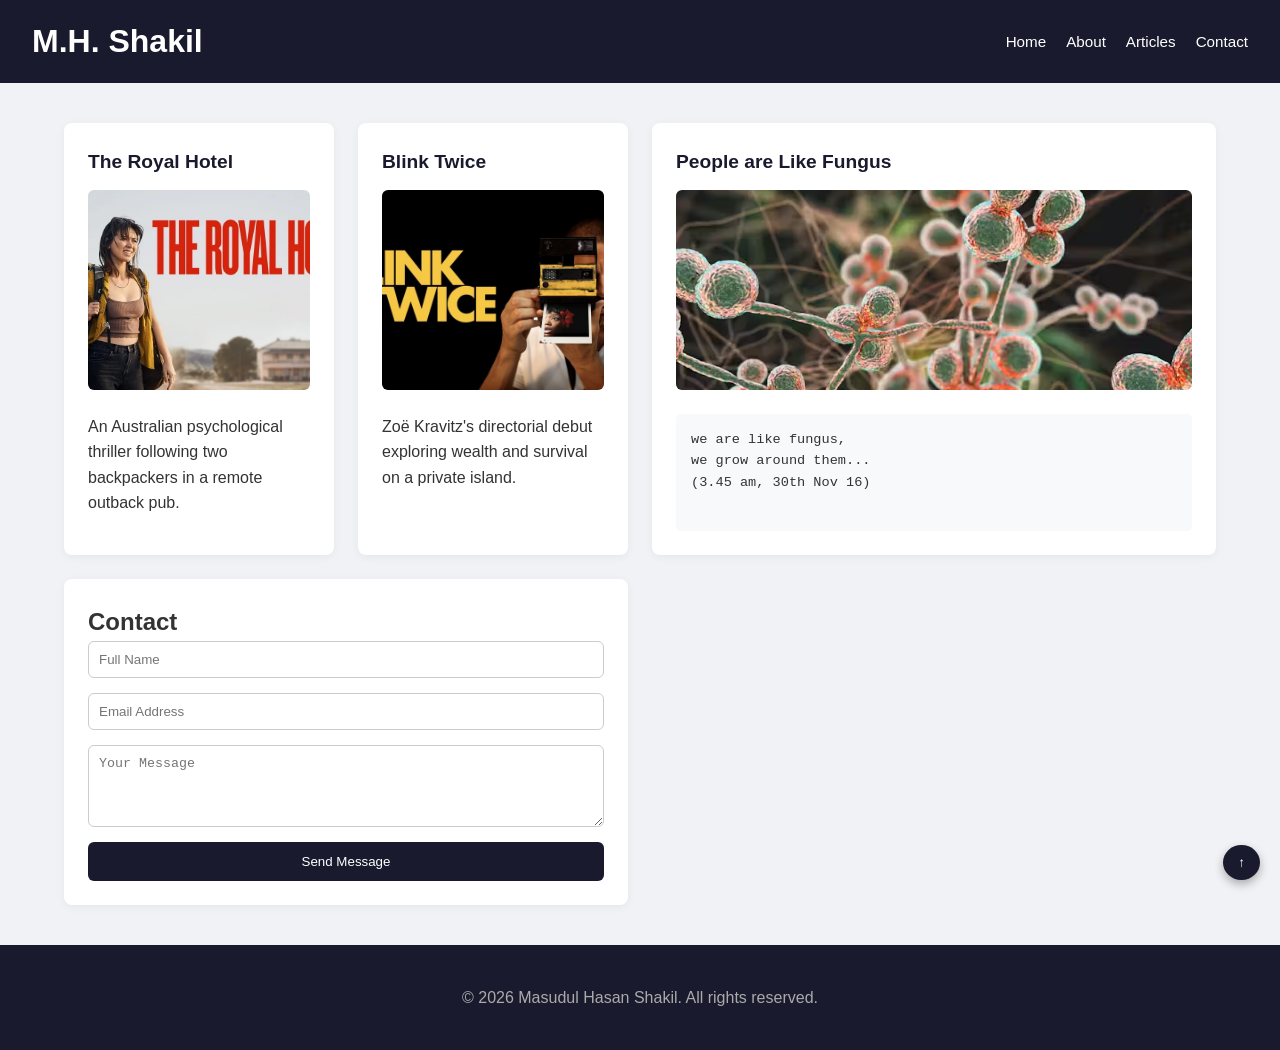
==== index_week03.html @ ae66dd4f "Week 03 Tutorial Update" ====
<!DOCTYPE html>
<html lang="en">
<head>
  <meta charset="UTF-8" />
  <meta name="viewport" content="width=device-width, initial-scale=1.0" />
  <meta name="description" content="A simple web page demonstrating HTML5 semantic structure and layout." />
  <title>Masudul Hasan Shakil</title>
  <link rel="stylesheet" href="style_week03.css" />
</head>
<body>

  <header>
    <h1>M.H. Shakil</h1>
    <nav aria-label="Main navigation">
      <input type="checkbox" id="menu-toggle">
      <label for="menu-toggle" class="hamburger">
        <span></span>
        <span></span>
        <span></span>
      </label>
      <ul class="nav-menu">
        <li><a href="#">Home</a></li>
        <li><a href="#">About</a></li>
        <li><a href="#">Articles</a></li>
        <li><a href="#contact">Contact</a></li>
      </ul>
    </nav>
  </header>

  <main>
    <article aria-labelledby="article-royal-hotel">
      <h2 id="article-royal-hotel">The Royal Hotel</h2>
      <a href="https://www.imdb.com/title/tt18363072/" target="_blank">
        <img src="theroyalhotel.webp" alt="The Royal Hotel poster" />
      </a>
      <p>An Australian psychological thriller following two backpackers in a remote outback pub.</p>
    </article>

    <article aria-labelledby="article-blink-twice">
      <h2 id="article-blink-twice">Blink Twice</h2>
      <a href="https://www.imdb.com/title/tt14858658/" target="_blank">
        <img src="blink-twice.jpg" alt="Blink Twice poster" />
      </a>
      <p>Zoë Kravitz's directorial debut exploring wealth and survival on a private island.</p>
    </article>

    <article id="article-poem" aria-labelledby="poem-heading">
      <h2 id="poem-heading">People are Like Fungus</h2>
      <img src="fungus.avif" alt="Poem illustration" />
      <pre>
we are like fungus,
we grow around them...
(3.45 am, 30th Nov 16)
      </pre>
    </article>

    <section id="contact" role="region" aria-labelledby="contact-heading">
      <h2 id="contact-heading">Contact</h2>
      <form action="#" method="POST" novalidate>
        <input type="text" placeholder="Full Name" required />
        <input type="email" placeholder="Email Address" required />
        <textarea rows="4" placeholder="Your Message"></textarea>
        <button type="submit">Send Message</button>
      </form>
    </section>
  </main>

  <button
    onclick="window.scrollTo({top: 0, behavior: 'smooth'})"
    style="position: fixed; bottom: 20px; right: 20px; background: #1a1a2e; color: white; border: none; padding: 10px 15px; border-radius: 50%; cursor: pointer; box-shadow: 0 4px 10px rgba(0,0,0,0.3);">
    ↑
  </button>

  <footer>
    <p>&copy; 2026 Masudul Hasan Shakil. All rights reserved.</p>
  </footer>

</body>
</html>
---- style_week03.css ----
/* --- Base Styles & Reset --- */
    * { margin: 0; padding: 0; box-sizing: border-box; }
    body { font-family: Bahnschrift, sans-serif; color: #333; line-height: 1.6; background-color: #f0f2f5; }

    /* --- Navigation (Flexbox) --- */
    header { 
      background: #1a1a2e; 
      color: white; 
      padding: 1rem 2rem; 
      display: flex; 
      justify-content: space-between; 
      align-items: center; 
      position: sticky;
      top: 0;
      z-index: 1000;
    }

    .nav-menu { display: flex; list-style: none; gap: 20px; }
    .nav-menu a { color: white; text-decoration: none; font-size: 0.95rem; transition: 0.3s; }
    .nav-menu a:hover { color: #8e94f2; }

    /* Hamburger Menu Logic */
    .hamburger { display: none; cursor: pointer; flex-direction: column; gap: 5px; }
    .hamburger span { width: 25px; height: 3px; background: white; border-radius: 2px; }
    #menu-toggle { display: none; }

    /* --- Responsive Grid Layout --- */
    main { 
      max-width: 1200px; 
      margin: 40px auto; 
      padding: 0 24px;
      display: grid;
      grid-template-columns: 1fr; /* Mobile Default: 1 Column */
      gap: 24px;
    }

    /* Target specific sections for the 4-column flow */
    article, #contact { 
      background: white; 
      border-radius: 8px; 
      padding: 24px; 
      box-shadow: 0 2px 10px rgba(0,0,0,0.05);
      margin: 0; /* Override previous margins for grid */
    }

    /* Poem article takes up more space horizontally if needed */
    #article-poem { grid-column: span 1; }

    /* --- Elements --- */
    article h2 { margin-bottom: 12px; color: #1a1a2e; font-size: 1.2rem; }
    article img { width: 100%; height: 200px; object-fit: cover; border-radius: 6px; margin-bottom: 16px; }
    pre { background: #f8f9fa; padding: 15px; border-radius: 5px; font-size: 0.85rem; overflow-x: auto; }

    /* Form Styles */
    form { display: flex; flex-direction: column; gap: 15px; }
    input, textarea { width: 100%; padding: 10px; border: 1px solid #ccc; border-radius: 6px; }
    button[type="submit"] { background: #1a1a2e; color: white; border: none; padding: 12px; border-radius: 6px; cursor: pointer; }

    footer { background: #1a1a2e; color: #aaa; text-align: center; padding: 40px 20px; margin-top: 40px; }

    /* --- Media Queries --- */

    /* Desktop View: 4 Columns */
    @media (min-width: 1024px) {
      main {
        grid-template-columns: repeat(4, 1fr); /* 4 Equal Columns */
      }
      /* Optional: Make the contact form or poem span wider for better UI */
      #contact { grid-column: span 2; }
      #article-poem { grid-column: span 2; }
    }

    /* Mobile Navigation */
    @media (max-width: 768px) {
      .hamburger { display: flex; }
      .nav-menu {
        display: none;
        flex-direction: column;
        position: absolute;
        top: 100%;
        left: 0;
        width: 100%;
        background: #1a1a2e;
        padding: 20px;
        text-align: center;
      }
      #menu-toggle:checked ~ .nav-menu { display: flex; }
    }
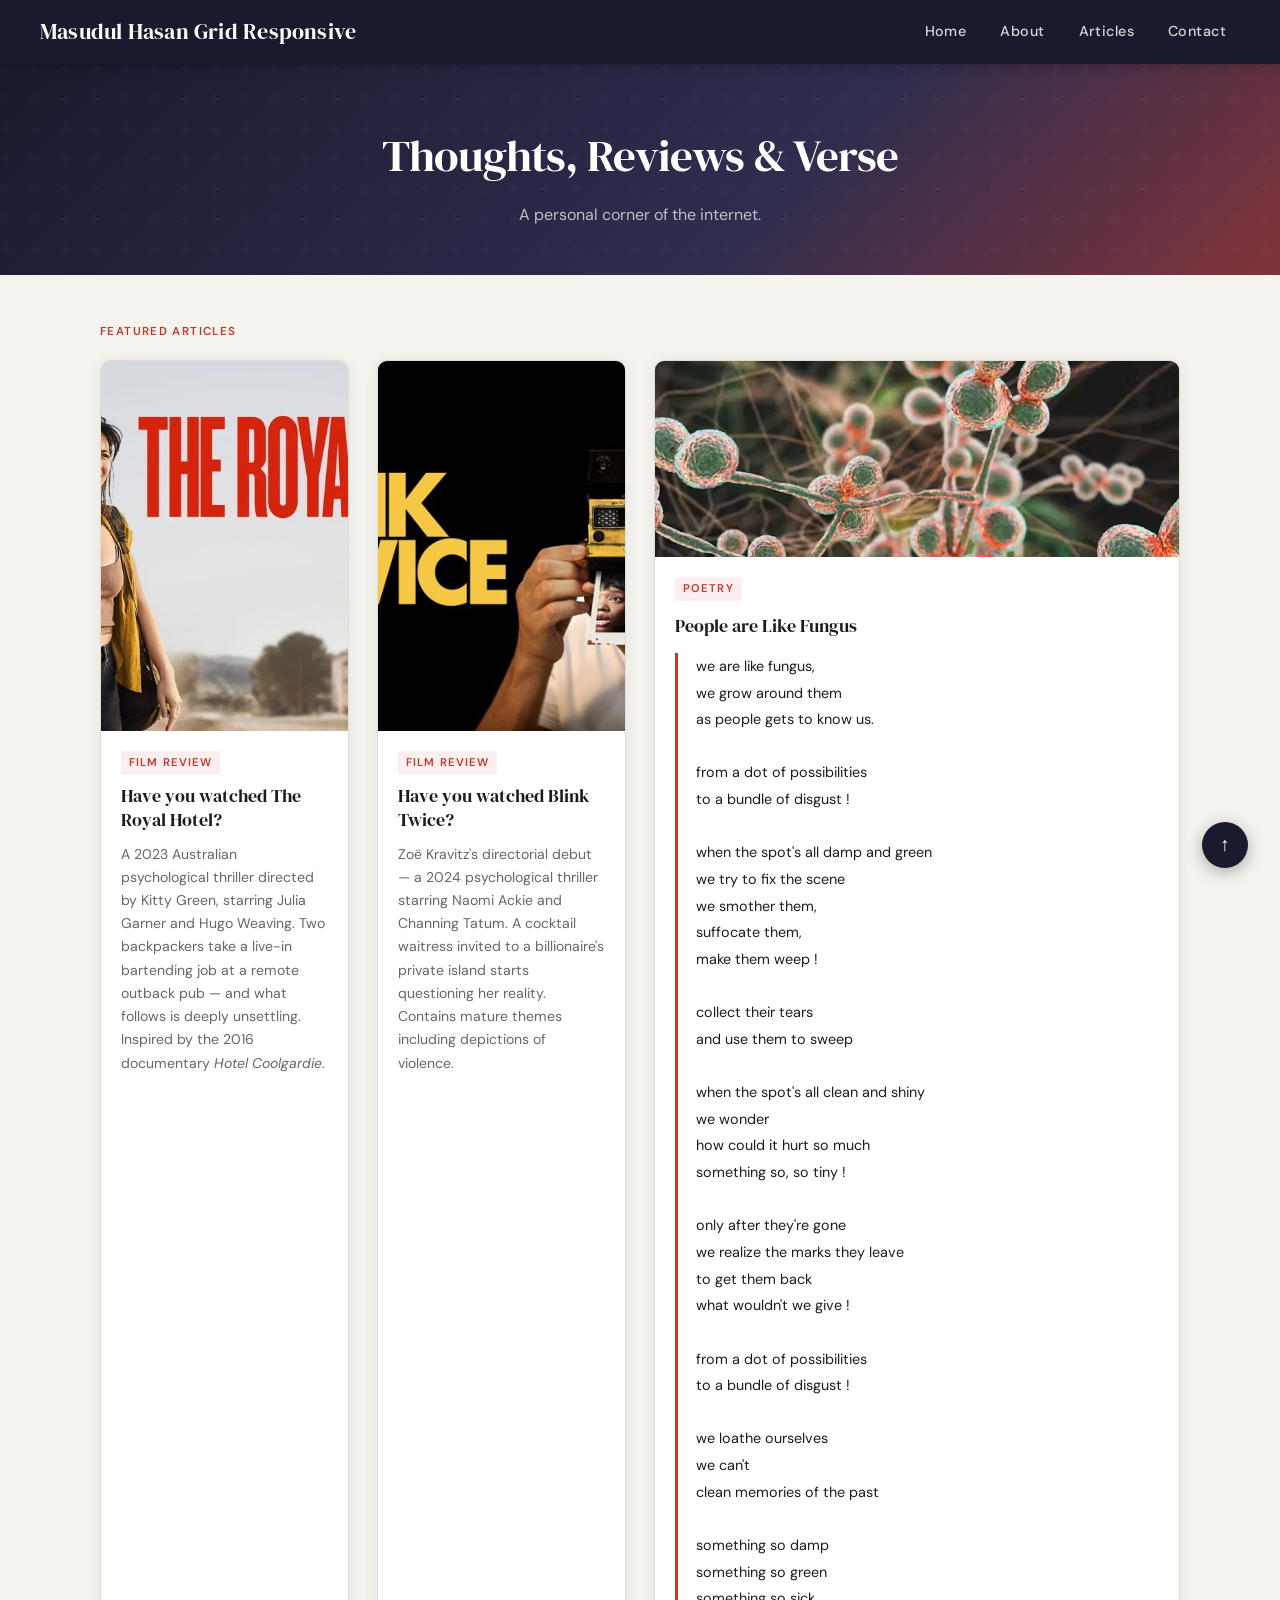
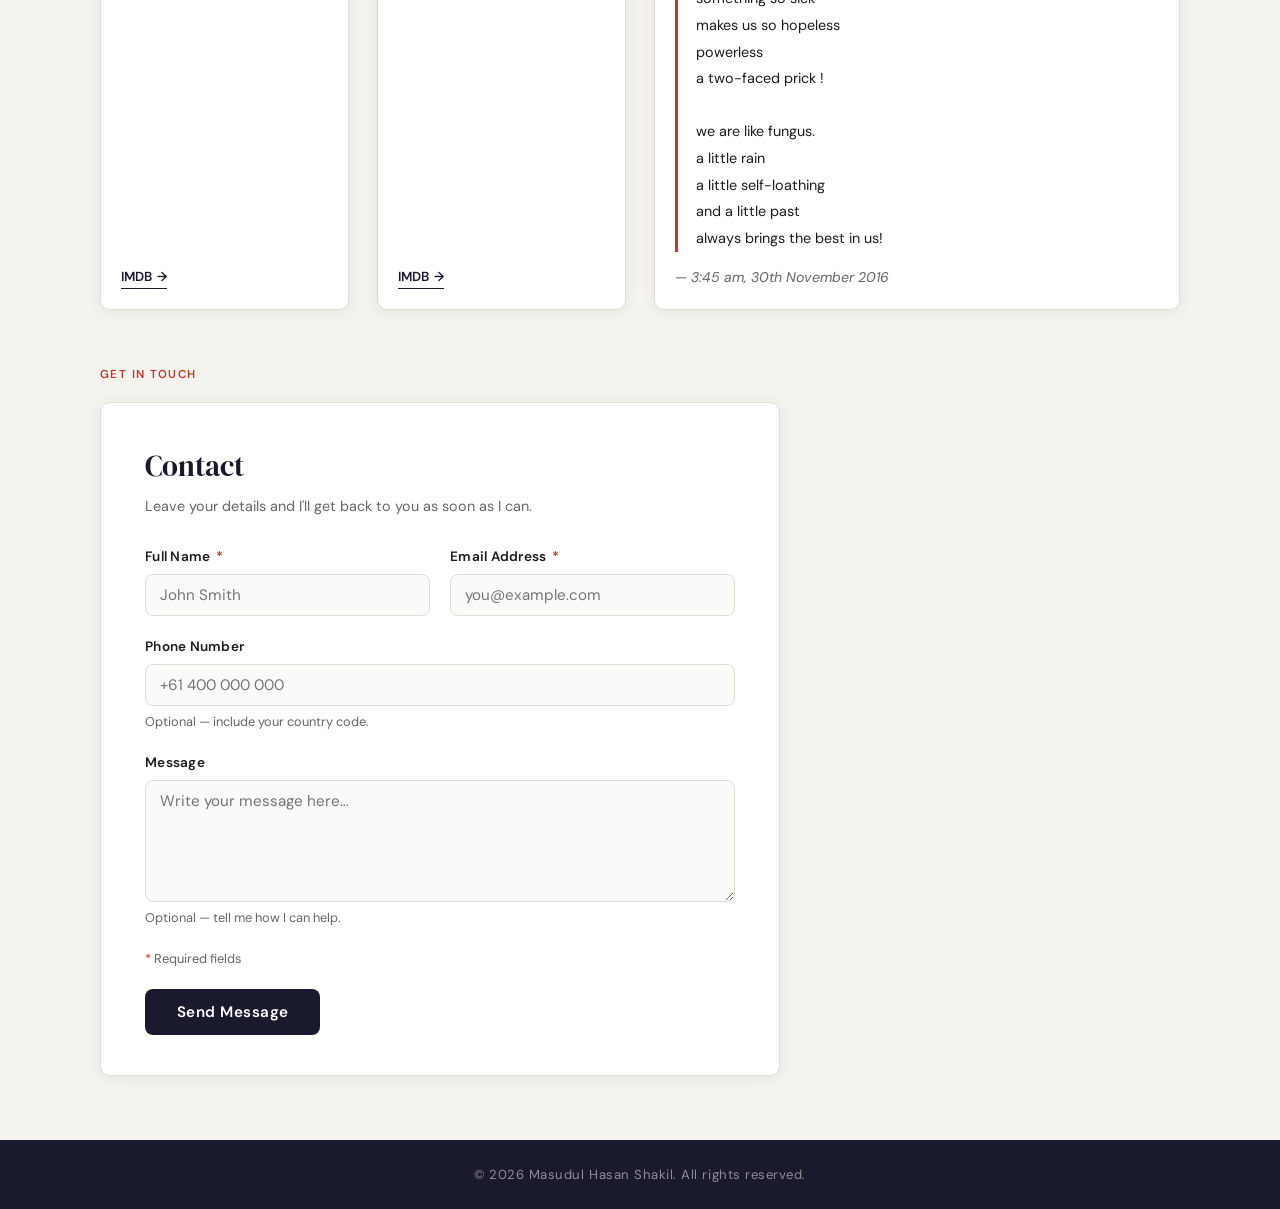
==== commit 2dc93f28: "Tutorial 04 Update" ====
--- a/index_week03.html
+++ b/index_week03.html
@@ -5,75 +5,253 @@
   <meta name="viewport" content="width=device-width, initial-scale=1.0" />
   <meta name="description" content="A simple web page demonstrating HTML5 semantic structure and layout." />
   <title>Masudul Hasan Shakil</title>
-  <link rel="stylesheet" href="style_week03.css" />
+  <link rel="preconnect" href="https://fonts.googleapis.com">
+  <link href="https://fonts.googleapis.com/css2?family=DM+Serif+Display:ital@0;1&family=DM+Sans:wght@300;400;500;600&display=swap" rel="stylesheet">
+  <link rel="stylesheet" href="style.css" />
+
 </head>
 <body>
 
+  <!-- ─── HEADER ─── -->
   <header>
-    <h1>M.H. Shakil</h1>
-    <nav aria-label="Main navigation">
-      <input type="checkbox" id="menu-toggle">
-      <label for="menu-toggle" class="hamburger">
-        <span></span>
-        <span></span>
-        <span></span>
-      </label>
-      <ul class="nav-menu">
-        <li><a href="#">Home</a></li>
-        <li><a href="#">About</a></li>
-        <li><a href="#">Articles</a></li>
-        <li><a href="#contact">Contact</a></li>
-      </ul>
+    <span class="site-title">Masudul Hasan Grid Responsive</span>
+
+    <!-- Desktop horizontal menu (semantic nav) -->
+    <nav class="desktop-nav" aria-label="Main navigation">
+      <a href="#">Home</a>
+      <a href="#">About</a>
+      <a href="#">Articles</a>
+      <a href="#contact">Contact</a>
     </nav>
+
+    <!-- Mobile hamburger toggle -->
+    <button
+      class="hamburger"
+      id="hamburger-btn"
+      aria-label="Toggle navigation menu"
+      aria-expanded="false"
+      aria-controls="nav-drawer"
+    >
+      <span></span>
+      <span></span>
+      <span></span>
+    </button>
   </header>
 
+  <!-- Mobile nav drawer -->
+  <nav class="nav-drawer" id="nav-drawer" aria-label="Mobile navigation">
+    <a href="#">Home</a>
+    <a href="#">About</a>
+    <a href="#">Articles</a>
+    <a href="#contact">Contact</a>
+  </nav>
+
+  <!-- ─── HERO ─── -->
+  <section class="hero-strip" aria-label="Site introduction">
+    <h2>Thoughts, Reviews &amp; Verse</h2>
+    <p>A personal corner of the internet.</p>
+  </section>
+
+  <!-- ─── MAIN ─── -->
   <main>
-    <article aria-labelledby="article-royal-hotel">
-      <h2 id="article-royal-hotel">The Royal Hotel</h2>
-      <a href="https://www.imdb.com/title/tt18363072/" target="_blank">
-        <img src="theroyalhotel.webp" alt="The Royal Hotel poster" />
-      </a>
-      <p>An Australian psychological thriller following two backpackers in a remote outback pub.</p>
-    </article>
-
-    <article aria-labelledby="article-blink-twice">
-      <h2 id="article-blink-twice">Blink Twice</h2>
-      <a href="https://www.imdb.com/title/tt14858658/" target="_blank">
-        <img src="blink-twice.jpg" alt="Blink Twice poster" />
-      </a>
-      <p>Zoë Kravitz's directorial debut exploring wealth and survival on a private island.</p>
-    </article>
-
-    <article id="article-poem" aria-labelledby="poem-heading">
-      <h2 id="poem-heading">People are Like Fungus</h2>
-      <img src="fungus.avif" alt="Poem illustration" />
-      <pre>
-we are like fungus,
-we grow around them...
-(3.45 am, 30th Nov 16)
-      </pre>
-    </article>
-
-    <section id="contact" role="region" aria-labelledby="contact-heading">
-      <h2 id="contact-heading">Contact</h2>
-      <form action="#" method="POST" novalidate>
-        <input type="text" placeholder="Full Name" required />
-        <input type="email" placeholder="Email Address" required />
-        <textarea rows="4" placeholder="Your Message"></textarea>
-        <button type="submit">Send Message</button>
-      </form>
+
+    <p class="section-label">Featured Articles</p>
+
+    <!-- Responsive grid: 4-col desktop → 2-col tablet → 1-col mobile -->
+    <div class="grid" role="list">
+
+      <!-- Card 1: The Royal Hotel -->
+      <article class="card" aria-labelledby="article-royal-hotel" role="listitem">
+        <a href="https://www.imdb.com/title/tt18363072/" target="_blank" rel="noopener" aria-label="View The Royal Hotel on IMDB (opens in new tab)">
+          <img
+            class="card-img"
+            src="theroyalhotel.webp"
+            alt="The Royal Hotel 2023 movie poster featuring Julia Garner and Jessica Henwick"
+            loading="lazy"
+          />
+        </a>
+        <div class="card-body">
+          <span class="card-tag">Film Review</span>
+          <h2 id="article-royal-hotel">Have you watched The Royal Hotel?</h2>
+          <p>
+            A 2023 Australian psychological thriller directed by Kitty Green, starring Julia Garner and Hugo Weaving. Two backpackers take a live-in bartending job at a remote outback pub — and what follows is deeply unsettling. Inspired by the 2016 documentary <em>Hotel Coolgardie</em>.
+          </p>
+          <a href="https://www.imdb.com/title/tt18363072/" target="_blank" rel="noopener" class="card-link">IMDB</a>
+        </div>
+      </article>
+
+      <!-- Card 2: Blink Twice -->
+      <article class="card" aria-labelledby="article-blink-twice" role="listitem">
+        <a href="https://www.imdb.com/title/tt14858658/" target="_blank" rel="noopener" aria-label="View Blink Twice on IMDB (opens in new tab)">
+          <img
+            class="card-img"
+            src="blink-twice.jpg"
+            alt="Blink Twice 2024 movie poster featuring Naomi Ackie and Channing Tatum"
+            loading="lazy"
+          />
+        </a>
+        <div class="card-body">
+          <span class="card-tag">Film Review</span>
+          <h2 id="article-blink-twice">Have you watched Blink Twice?</h2>
+          <p>
+            Zoë Kravitz's directorial debut — a 2024 psychological thriller starring Naomi Ackie and Channing Tatum. A cocktail waitress invited to a billionaire's private island starts questioning her reality. Contains mature themes including depictions of violence.
+          </p>
+          <a href="https://www.imdb.com/title/tt14858658/" target="_blank" rel="noopener" class="card-link">IMDB</a>
+        </div>
+      </article>
+
+      <!-- Card 3+4: Poem (2-col span) -->
+      <article class="card card-poem" aria-labelledby="article-poem" role="listitem">
+        <img
+          class="card-img"
+          src="fungus.avif"
+          alt="Illustration for the poem People are Like Fungus"
+          loading="lazy"
+        />
+        <div class="card-body">
+          <span class="card-tag">Poetry</span>
+          <h2 id="article-poem">People are Like Fungus</h2>
+          <pre aria-label="Poem: People are Like Fungus, written at 3:45am 30th November 2016">we are like fungus,
+we grow around them
+as people gets to know us.
+
+from a dot of possibilities
+to a bundle of disgust !
+
+when the spot's all damp and green
+we try to fix the scene
+we smother them,
+suffocate them,
+make them weep !
+
+collect their tears
+and use them to sweep
+
+when the spot's all clean and shiny
+we wonder
+how could it hurt so much
+something so, so tiny !
+
+only after they're gone
+we realize the marks they leave
+to get them back
+what wouldn't we give !
+
+from a dot of possibilities
+to a bundle of disgust !
+
+we loathe ourselves
+we can't
+clean memories of the past
+
+something so damp
+something so green
+something so sick
+makes us so hopeless
+powerless
+a two-faced prick !
+
+we are like fungus.
+a little rain
+a little self-loathing
+and a little past
+always brings the best in us!</pre>
+          <p class="poem-meta">— 3:45 am, 30th November 2016</p>
+        </div>
+      </article>
+
+    </div><!-- /.grid -->
+
+    <!-- ─── CONTACT ─── -->
+    <section id="contact" aria-labelledby="contact-heading">
+      <p class="section-label">Get in Touch</p>
+      <div class="contact-section">
+        <h2 id="contact-heading">Contact</h2>
+        <p class="sub">Leave your details and I'll get back to you as soon as I can.</p>
+
+        <form action="#" method="POST" novalidate aria-label="Contact form" class="form-grid">
+
+          <div class="form-row">
+            <div class="form-group">
+              <label for="name">Full Name <span class="req" aria-hidden="true">*</span></label>
+              <input type="text" id="name" name="name" required autocomplete="name"
+                placeholder="John Smith" aria-describedby="name-error" />
+              <span id="name-error" class="field-msg" role="alert" aria-live="polite">Please enter your full name.</span>
+            </div>
+            <div class="form-group">
+              <label for="email">Email Address <span class="req" aria-hidden="true">*</span></label>
+              <input type="email" id="email" name="email" required autocomplete="email"
+                placeholder="you@example.com" aria-describedby="email-error" />
+              <span id="email-error" class="field-msg" role="alert" aria-live="polite">Please enter a valid email address.</span>
+            </div>
+          </div>
+
+          <div class="form-group">
+            <label for="phone">Phone Number</label>
+            <input type="tel" id="phone" name="phone" autocomplete="tel"
+              placeholder="+61 400 000 000" aria-describedby="phone-hint" />
+            <span id="phone-hint" class="field-hint">Optional — include your country code.</span>
+          </div>
+
+          <div class="form-group">
+            <label for="message">Message</label>
+            <textarea id="message" name="message" rows="5"
+              placeholder="Write your message here…" aria-describedby="message-hint"></textarea>
+            <span id="message-hint" class="field-hint">Optional — tell me how I can help.</span>
+          </div>
+
+          <p class="form-note"><span aria-hidden="true" style="color:var(--accent);">*</span> Required fields</p>
+
+          <button type="submit" class="btn-submit" aria-label="Submit contact form">Send Message</button>
+
+        </form>
+      </div>
     </section>
+
   </main>
 
-  <button
-    onclick="window.scrollTo({top: 0, behavior: 'smooth'})"
-    style="position: fixed; bottom: 20px; right: 20px; background: #1a1a2e; color: white; border: none; padding: 10px 15px; border-radius: 50%; cursor: pointer; box-shadow: 0 4px 10px rgba(0,0,0,0.3);">
-    ↑
-  </button>
-
+  <!-- ─── FOOTER ─── -->
   <footer>
     <p>&copy; 2026 Masudul Hasan Shakil. All rights reserved.</p>
   </footer>
 
+  <!-- Back to top -->
+  <button
+    class="back-top"
+    onclick="window.scrollTo({top:0,behavior:'smooth'})"
+    aria-label="Back to top of page"
+    title="Back to top"
+  >↑</button>
+
+  <!-- ─── Hamburger JS ─── -->
+  <script>
+    const btn    = document.getElementById('hamburger-btn');
+    const drawer = document.getElementById('nav-drawer');
+
+    btn.addEventListener('click', () => {
+      const open = drawer.classList.toggle('open');
+      btn.classList.toggle('open', open);
+      btn.setAttribute('aria-expanded', open);
+    });
+
+    // Close when a drawer link is tapped
+    drawer.querySelectorAll('a').forEach(a => {
+      a.addEventListener('click', () => {
+        drawer.classList.remove('open');
+        btn.classList.remove('open');
+        btn.setAttribute('aria-expanded', 'false');
+      });
+    });
+
+    // Close on outside click
+    document.addEventListener('click', e => {
+      if (!btn.contains(e.target) && !drawer.contains(e.target)) {
+        drawer.classList.remove('open');
+        btn.classList.remove('open');
+        btn.setAttribute('aria-expanded', 'false');
+      }
+    });
+  </script>
+
 </body>
-</html>+</html>
--- a/style.css
+++ b/style.css
@@ -0,0 +1,452 @@
+/* ─── Design Tokens ─── */
+    :root {
+      --bg:         #f5f3ee;
+      --surface:    #ffffff;
+      --ink:        #1c1c1c;
+      --ink-muted:  #666;
+      --accent:     #c0392b;
+      --accent-2:   #1a1a2e;
+      --border:     #e0ddd5;
+      --radius:     10px;
+      --gap:        28px;
+      --font-display: 'DM Serif Display', Georgia, serif;
+      --font-body:    'DM Sans', sans-serif;
+      --shadow:     0 2px 16px rgba(0,0,0,0.07);
+      --transition: 0.22s ease;
+    }
+
+    /* ─── Reset ─── */
+    *, *::before, *::after { margin: 0; padding: 0; box-sizing: border-box; }
+    html { scroll-behavior: smooth; }
+
+    body {
+      font-family: var(--font-body);
+      background: var(--bg);
+      color: var(--ink);
+      font-size: 1rem;
+      line-height: 1.6;
+    }
+
+    /* ─── HEADER & NAV ─── */
+    header {
+      background: var(--accent-2);
+      color: white;
+      padding: 0 40px;
+      display: flex;
+      justify-content: space-between;
+      align-items: center;
+      height: 64px;
+      position: sticky;
+      top: 0;
+      z-index: 100;
+      box-shadow: 0 2px 12px rgba(0,0,0,0.25);
+    }
+
+    .site-title {
+      font-family: var(--font-display);
+      font-size: 1.35rem;
+      letter-spacing: 0.01em;
+      color: white;
+    }
+
+    /* Semantic nav — desktop horizontal menu */
+    nav {
+      display: flex;
+      align-items: center;
+      gap: 6px;
+    }
+
+    nav a {
+      color: rgba(255,255,255,0.82);
+      text-decoration: none;
+      font-size: 0.9rem;
+      font-weight: 500;
+      padding: 6px 14px;
+      border-radius: 6px;
+      transition: background var(--transition), color var(--transition);
+      letter-spacing: 0.03em;
+    }
+
+    nav a:hover,
+    nav a:focus {
+      background: rgba(255,255,255,0.12);
+      color: white;
+      outline: none;
+    }
+
+    /* ── Hamburger button ── hidden on desktop */
+    .hamburger {
+      display: none;
+      flex-direction: column;
+      justify-content: center;
+      gap: 5px;
+      background: none;
+      border: none;
+      cursor: pointer;
+      padding: 8px;
+      border-radius: 6px;
+      transition: background var(--transition);
+    }
+    .hamburger:hover { background: rgba(255,255,255,0.12); }
+    .hamburger span {
+      display: block;
+      width: 24px;
+      height: 2px;
+      background: white;
+      border-radius: 2px;
+      transition: transform var(--transition), opacity var(--transition);
+    }
+
+    /* Animated hamburger → X */
+    .hamburger.open span:nth-child(1) { transform: translateY(7px) rotate(45deg); }
+    .hamburger.open span:nth-child(2) { opacity: 0; }
+    .hamburger.open span:nth-child(3) { transform: translateY(-7px) rotate(-45deg); }
+
+    /* Mobile nav drawer */
+    .nav-drawer {
+      display: none;
+      flex-direction: column;
+      background: var(--accent-2);
+      padding: 12px 20px 20px;
+      border-top: 1px solid rgba(255,255,255,0.08);
+      position: absolute;
+      top: 64px;
+      left: 0;
+      right: 0;
+      z-index: 99;
+      box-shadow: 0 8px 24px rgba(0,0,0,0.3);
+      animation: slideDown 0.2s ease;
+    }
+    .nav-drawer.open { display: flex; }
+    .nav-drawer a {
+      color: rgba(255,255,255,0.85);
+      text-decoration: none;
+      font-size: 1rem;
+      font-weight: 500;
+      padding: 12px 8px;
+      border-bottom: 1px solid rgba(255,255,255,0.07);
+      transition: color var(--transition);
+    }
+    .nav-drawer a:last-child { border-bottom: none; }
+    .nav-drawer a:hover { color: white; }
+
+    @keyframes slideDown {
+      from { opacity: 0; transform: translateY(-8px); }
+      to   { opacity: 1; transform: translateY(0); }
+    }
+
+    /* ─── HERO STRIP ─── */
+    .hero-strip {
+      background: linear-gradient(135deg, #1a1a2e 0%, #2d2d4e 60%, #c0392b 130%);
+      padding: 56px 40px 48px;
+      text-align: center;
+      color: white;
+      position: relative;
+      overflow: hidden;
+    }
+    .hero-strip::before {
+      content: '';
+      position: absolute;
+      inset: 0;
+      background: url("data:image/svg+xml,%3Csvg width='60' height='60' viewBox='0 0 60 60' xmlns='http://www.w3.org/2000/svg'%3E%3Cg fill='none' fill-rule='evenodd'%3E%3Cg fill='%23ffffff' fill-opacity='0.025'%3E%3Cpath d='M36 34v-4h-2v4h-4v2h4v4h2v-4h4v-2h-4zm0-30V0h-2v4h-4v2h4v4h2V6h4V4h-4zM6 34v-4H4v4H0v2h4v4h2v-4h4v-2H6zM6 4V0H4v4H0v2h4v4h2V6h4V4H6z'/%3E%3C/g%3E%3C/g%3E%3C/svg%3E");
+    }
+    .hero-strip h2 {
+      font-family: var(--font-display);
+      font-size: clamp(1.8rem, 4vw, 2.8rem);
+      font-weight: 400;
+      letter-spacing: -0.02em;
+      position: relative;
+    }
+    .hero-strip p {
+      margin-top: 10px;
+      opacity: 0.7;
+      font-size: 1rem;
+      position: relative;
+    }
+
+    /* ─── MAIN CONTENT ─── */
+    main {
+      max-width: 1160px;
+      margin: 0 auto;
+      padding: 48px 40px 64px;
+    }
+
+    /* Section label */
+    .section-label {
+      font-size: 0.72rem;
+      font-weight: 600;
+      letter-spacing: 0.12em;
+      text-transform: uppercase;
+      color: var(--accent);
+      margin-bottom: 18px;
+    }
+
+    /* ─── 4-COLUMN GRID (desktop) ─── */
+    .grid {
+      display: grid;
+      grid-template-columns: repeat(4, 1fr);
+      gap: var(--gap);
+      margin-bottom: 56px;
+    }
+
+    /* ─── CARD ─── */
+    .card {
+      background: var(--surface);
+      border-radius: var(--radius);
+      overflow: hidden;
+      box-shadow: var(--shadow);
+      border: 1px solid var(--border);
+      display: flex;
+      flex-direction: column;
+      transition: transform var(--transition), box-shadow var(--transition);
+    }
+    .card:hover {
+      transform: translateY(-4px);
+      box-shadow: 0 8px 32px rgba(0,0,0,0.12);
+    }
+
+    .card-img {
+      width: 100%;
+      aspect-ratio: 2/3;
+      object-fit: cover;
+      display: block;
+    }
+
+    .card-body {
+      padding: 20px;
+      flex: 1;
+      display: flex;
+      flex-direction: column;
+      gap: 10px;
+    }
+
+    .card-tag {
+      display: inline-block;
+      font-size: 0.7rem;
+      font-weight: 600;
+      letter-spacing: 0.1em;
+      text-transform: uppercase;
+      color: var(--accent);
+      background: rgba(192, 57, 43, 0.08);
+      padding: 3px 8px;
+      border-radius: 4px;
+      align-self: flex-start;
+    }
+
+    .card h2 {
+      font-family: var(--font-display);
+      font-size: 1.1rem;
+      font-weight: 400;
+      color: var(--ink);
+      line-height: 1.35;
+    }
+
+    .card p {
+      font-size: 0.88rem;
+      color: var(--ink-muted);
+      line-height: 1.65;
+      flex: 1;
+    }
+
+    .card-link {
+      display: inline-flex;
+      align-items: center;
+      gap: 5px;
+      font-size: 0.82rem;
+      font-weight: 600;
+      color: var(--accent-2);
+      text-decoration: none;
+      border-bottom: 1.5px solid var(--accent-2);
+      padding-bottom: 1px;
+      align-self: flex-start;
+      transition: color var(--transition), border-color var(--transition);
+    }
+    .card-link:hover { color: var(--accent); border-color: var(--accent); }
+    .card-link::after { content: ' →'; }
+
+    /* ─── POEM CARD (spans 2 cols on desktop) ─── */
+    .card-poem {
+      grid-column: span 2;
+    }
+    .card-poem .card-body { gap: 14px; }
+    .card-poem pre {
+      font-family: var(--font-body);
+      white-space: pre-wrap;
+      line-height: 1.85;
+      font-size: 0.9rem;
+      color: var(--ink);
+      border-left: 3px solid var(--accent);
+      padding-left: 18px;
+    }
+    .poem-meta {
+      font-size: 0.75rem;
+      color: var(--ink-muted);
+      font-style: italic;
+    }
+    .card-poem .card-img {
+      aspect-ratio: 16/6;
+      object-fit: cover;
+    }
+
+    /* ─── CONTACT SECTION ─── */
+    .contact-section {
+      background: var(--surface);
+      border-radius: var(--radius);
+      border: 1px solid var(--border);
+      box-shadow: var(--shadow);
+      padding: 40px 44px;
+      max-width: 680px;
+    }
+
+    .contact-section h2 {
+      font-family: var(--font-display);
+      font-size: 1.8rem;
+      font-weight: 400;
+      color: var(--accent-2);
+      margin-bottom: 6px;
+    }
+    .contact-section .sub {
+      color: var(--ink-muted);
+      font-size: 0.9rem;
+      margin-bottom: 28px;
+    }
+
+    /* Form layout — flexbox */
+    .form-grid {
+      display: flex;
+      flex-direction: column;
+      gap: 20px;
+    }
+
+    .form-row {
+      display: flex;
+      gap: 20px;
+    }
+    .form-row .form-group { flex: 1; }
+
+    .form-group {
+      display: flex;
+      flex-direction: column;
+      gap: 6px;
+    }
+
+    label {
+      font-size: 0.85rem;
+      font-weight: 600;
+      color: var(--ink);
+      letter-spacing: 0.02em;
+    }
+    label .req { color: var(--accent); margin-left: 2px; }
+
+    input, textarea {
+      padding: 10px 14px;
+      border: 1.5px solid var(--border);
+      border-radius: 8px;
+      font-family: var(--font-body);
+      font-size: 0.95rem;
+      color: var(--ink);
+      background: #fafaf8;
+      transition: border-color var(--transition), box-shadow var(--transition);
+    }
+    input:focus, textarea:focus {
+      outline: none;
+      border-color: var(--accent-2);
+      box-shadow: 0 0 0 3px rgba(26,26,46,0.09);
+      background: white;
+    }
+    input:not(:placeholder-shown):invalid,
+    textarea:not(:placeholder-shown):invalid { border-color: var(--accent); }
+    input:not(:placeholder-shown):invalid + .field-msg,
+    textarea:not(:placeholder-shown):invalid + .field-msg { display: block !important; }
+    input:not(:placeholder-shown):valid,
+    textarea:not(:placeholder-shown):valid { border-color: #2ecc71; }
+
+    .field-msg  { font-size: 0.8rem; color: var(--accent); display: none; }
+    .field-hint { font-size: 0.8rem; color: var(--ink-muted); }
+
+    textarea { resize: vertical; min-height: 120px; }
+
+    .form-note { font-size: 0.8rem; color: var(--ink-muted); }
+
+    .btn-submit {
+      background: var(--accent-2);
+      color: white;
+      border: none;
+      padding: 13px 32px;
+      border-radius: 8px;
+      font-family: var(--font-body);
+      font-size: 0.95rem;
+      font-weight: 600;
+      cursor: pointer;
+      letter-spacing: 0.03em;
+      align-self: flex-start;
+      transition: background var(--transition), transform var(--transition), box-shadow var(--transition);
+    }
+    .btn-submit:hover  { background: #2a2a4e; box-shadow: 0 4px 16px rgba(26,26,46,0.25); transform: translateY(-1px); }
+    .btn-submit:focus  { outline: 3px solid var(--accent-2); outline-offset: 3px; }
+    .btn-submit:active { transform: translateY(0); }
+
+    /* ─── BACK TO TOP ─── */
+    .back-top {
+      position: fixed;
+      bottom: 32px;
+      right: 32px;
+      background: var(--accent-2);
+      color: white;
+      border: none;
+      width: 46px;
+      height: 46px;
+      border-radius: 50%;
+      font-size: 1.2rem;
+      cursor: pointer;
+      box-shadow: 0 4px 16px rgba(0,0,0,0.3);
+      transition: background var(--transition), transform var(--transition);
+      display: flex;
+      align-items: center;
+      justify-content: center;
+    }
+    .back-top:hover { background: var(--accent); transform: translateY(-2px); }
+
+    /* ─── FOOTER ─── */
+    footer {
+      background: var(--accent-2);
+      color: rgba(255,255,255,0.5);
+      text-align: center;
+      padding: 24px 40px;
+      font-size: 0.82rem;
+      letter-spacing: 0.04em;
+    }
+
+    /* ─── RESPONSIVE BREAKPOINTS ─── */
+
+    /* Tablet: 2 columns */
+    @media (max-width: 960px) {
+      .grid { grid-template-columns: repeat(2, 1fr); }
+      .card-poem { grid-column: span 2; }
+      main { padding: 36px 28px 56px; }
+    }
+
+    /* Mobile: 1 column + hamburger */
+    @media (max-width: 640px) {
+      header { padding: 0 20px; }
+      .hero-strip { padding: 40px 24px 36px; }
+
+      /* Show hamburger, hide desktop nav links */
+      .hamburger { display: flex; }
+      nav.desktop-nav { display: none; }
+
+      .grid {
+        grid-template-columns: 1fr;
+        gap: 20px;
+      }
+      .card-poem   { grid-column: span 1; }
+      .card-poem .card-img { aspect-ratio: 16/7; }
+      .card-img    { aspect-ratio: 16/9; }
+
+      main { padding: 28px 16px 48px; }
+
+      .contact-section  { padding: 28px 20px; }
+      .form-row         { flex-direction: column; }
+
+      .back-top { bottom: 20px; right: 20px; }
+    }
